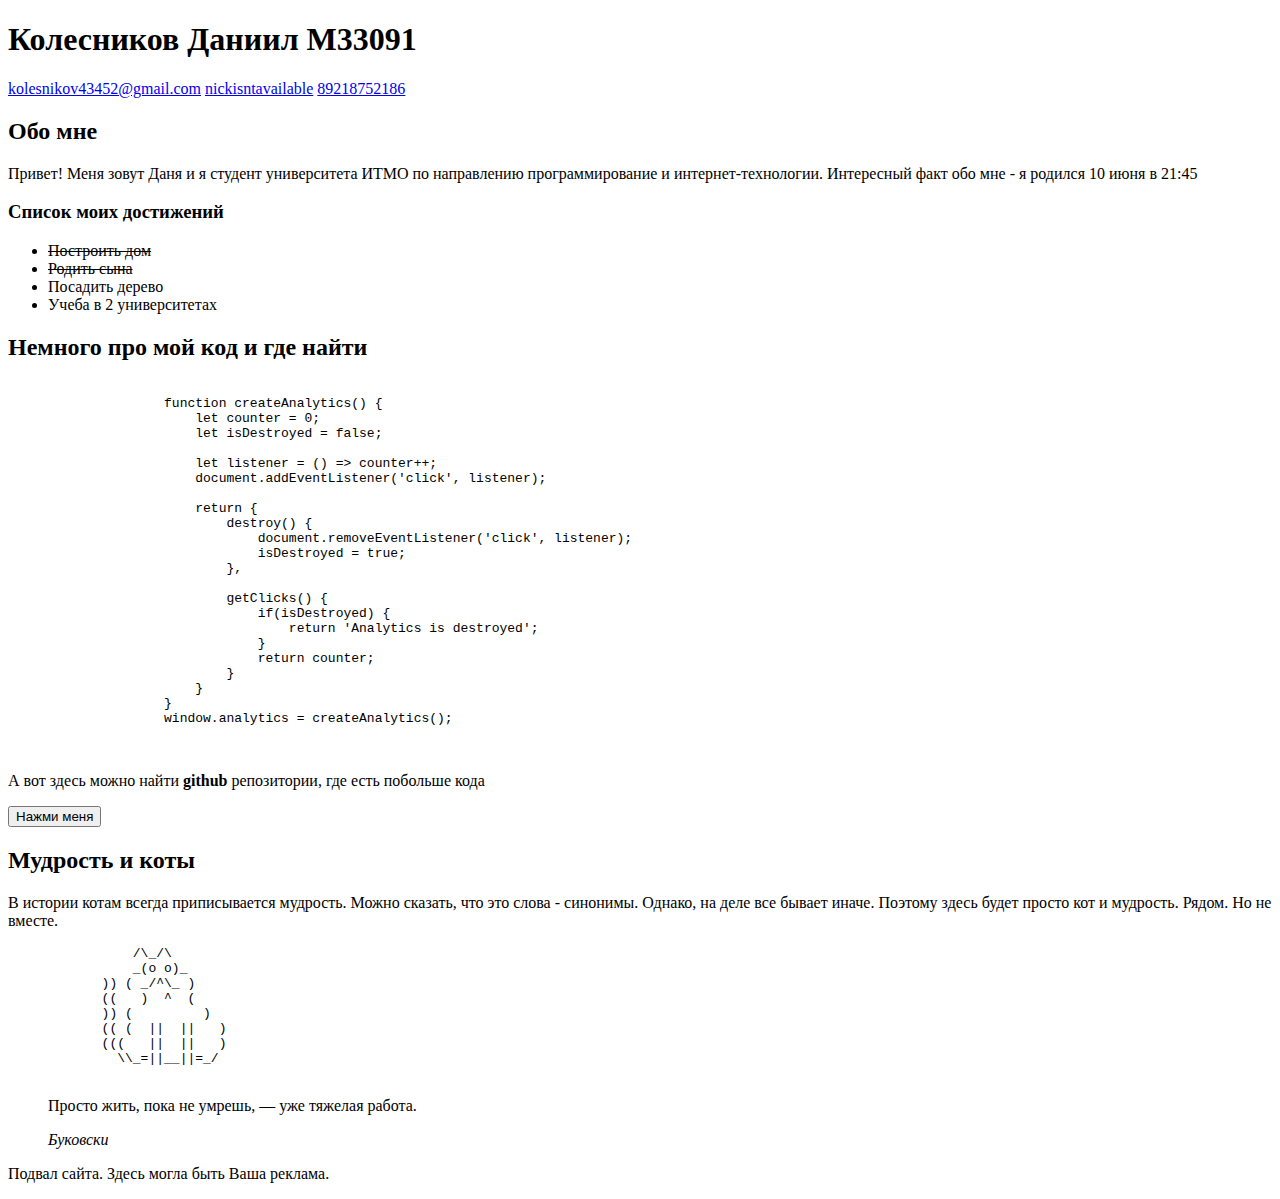
==== lab2/index.html @ feb2dc66 "first lab" ====
<!DOCTYPE html>
<html lang="ru">
<head>
    <meta charset="UTF-8">
    <meta name="viewport" content="width=device-width, initial-scale=1.0">
    <meta name="keywords" content="портфолио, веб, лабы">
    <title>Даниил Колесников</title>
</head>
<body>
    <header>
        <h1>Колесников Даниил М33091</h1>
        <nav>
            <a href="mailto:kolesnikov43452@gmail.com">kolesnikov43452@gmail.com</a>
            <a href="https://github.com/nickisntavailable/Web_labs">nickisntavailable</a>
            <a href="tel:89218752186">89218752186</a>
        </nav>
    </header>
    <main>
        <section id="about">
            <!-- обо мне h2, p,  time-->
            <h2>Обо мне</h2>
            <p>Привет! Меня зовут Даня и я студент университета ИТМО по направлению программирование и интернет-технологии. Интересный факт обо мне - я  родился <time datetime="1997-06-10T21:45">10 июня в 21:45</time> </p> 
            <!-- список жизненных достижений ul, del, ins-->
            <h3>Список моих достижений</h3>
            <ul>
                <li><del>Построить дом</del></li>
                <li><del>Родить сына</del></li>
                <li>Посадить дерево</li>
                <li>Учеба в 2 университетах</li>
            </ul>
        </section>
        <section id="code">
            <!-- фрагмент нестыдного кода  pre, code -->
            <h2>Немного про мой код и где найти</h2>
            <pre>
                <code>
                    function createAnalytics() {
                        let counter = 0;
                        let isDestroyed = false;
                    
                        let listener = () => counter++;
                        document.addEventListener('click', listener);
                        
                        return {
                            destroy() {
                                document.removeEventListener('click', listener);
                                isDestroyed = true;
                            },
                    
                            getClicks() {
                                if(isDestroyed) {
                                    return 'Analytics is destroyed';
                                }
                                return counter;
                            }
                        }
                    }
                    window.analytics = createAnalytics();
                </code>
            </pre>
            <!-- git repo где можно посмотреть другие работы a,  -->
            <div>
                <p>А вот здесь можно найти <b>github</b> репозитории, где есть побольше кода</p>
                <button>Нажми меня</button>
            </div>
        </section>
        <section id="additional">
            <!-- тотемное животное -->
            <div class="animal">
                <h2>Мудрость и коты</h2>
                <p>В истории котам всегда приписывается мудрость. Можно сказать, что это слова - синонимы. Однако, на деле все бывает иначе. Поэтому здесь будет просто кот и мудрость. Рядом. Но не вместе.</p>
                <pre>
                /\_/\
                _(o o)_
            )) ( _/^\_ )
            ((   )  ^  (
            )) (         )
            (( (  ||  ||   )
            (((   ||  ||   )
              \\_=||__||=_/
                </pre>
            </div>
            <!-- жизненные мудрости и формула успеха -->
            <blockquote>
                <p>Просто жить, пока не умрешь, — уже тяжелая работа.</p>
                <cite>Буковски</cite>
            </blockquote>
        </section>
    </main>
    <footer>
        <p>Подвал сайта. Здесь могла быть Ваша реклама.</p>
    </footer>
</body>
</html>
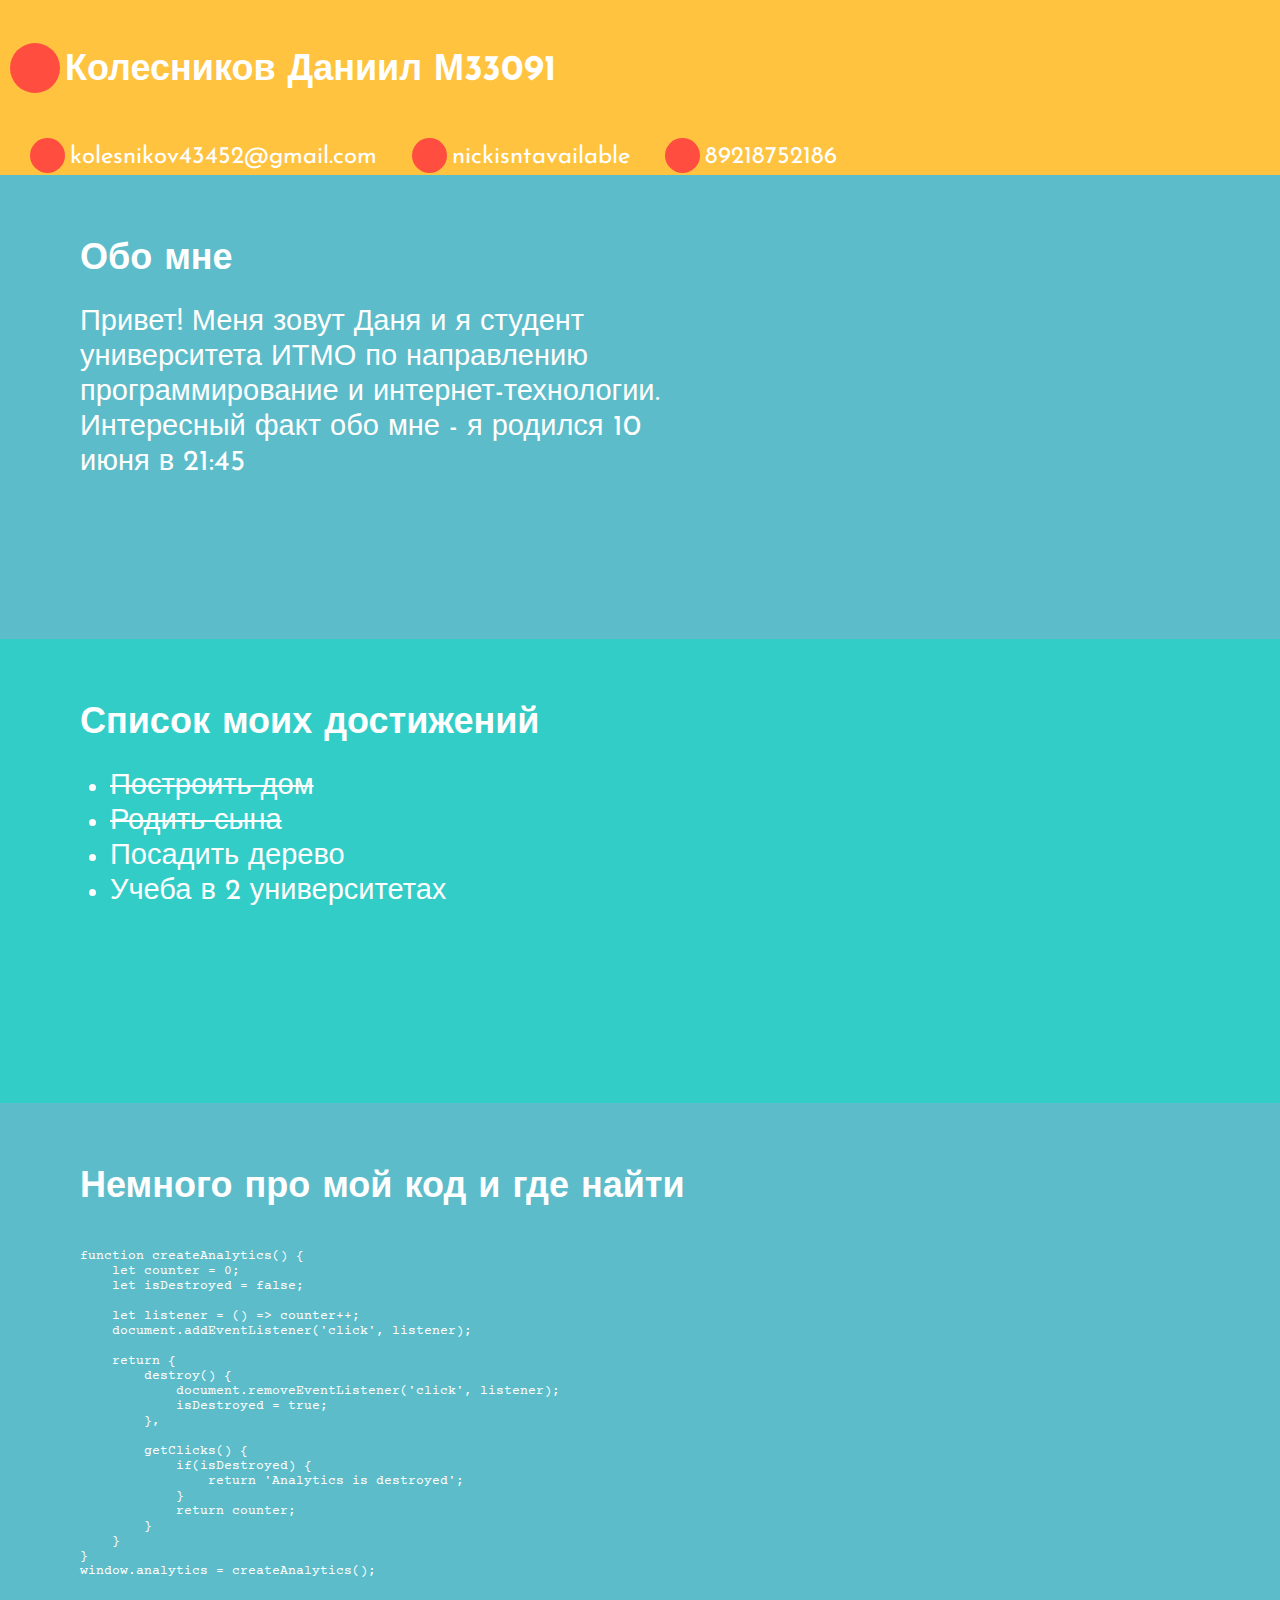
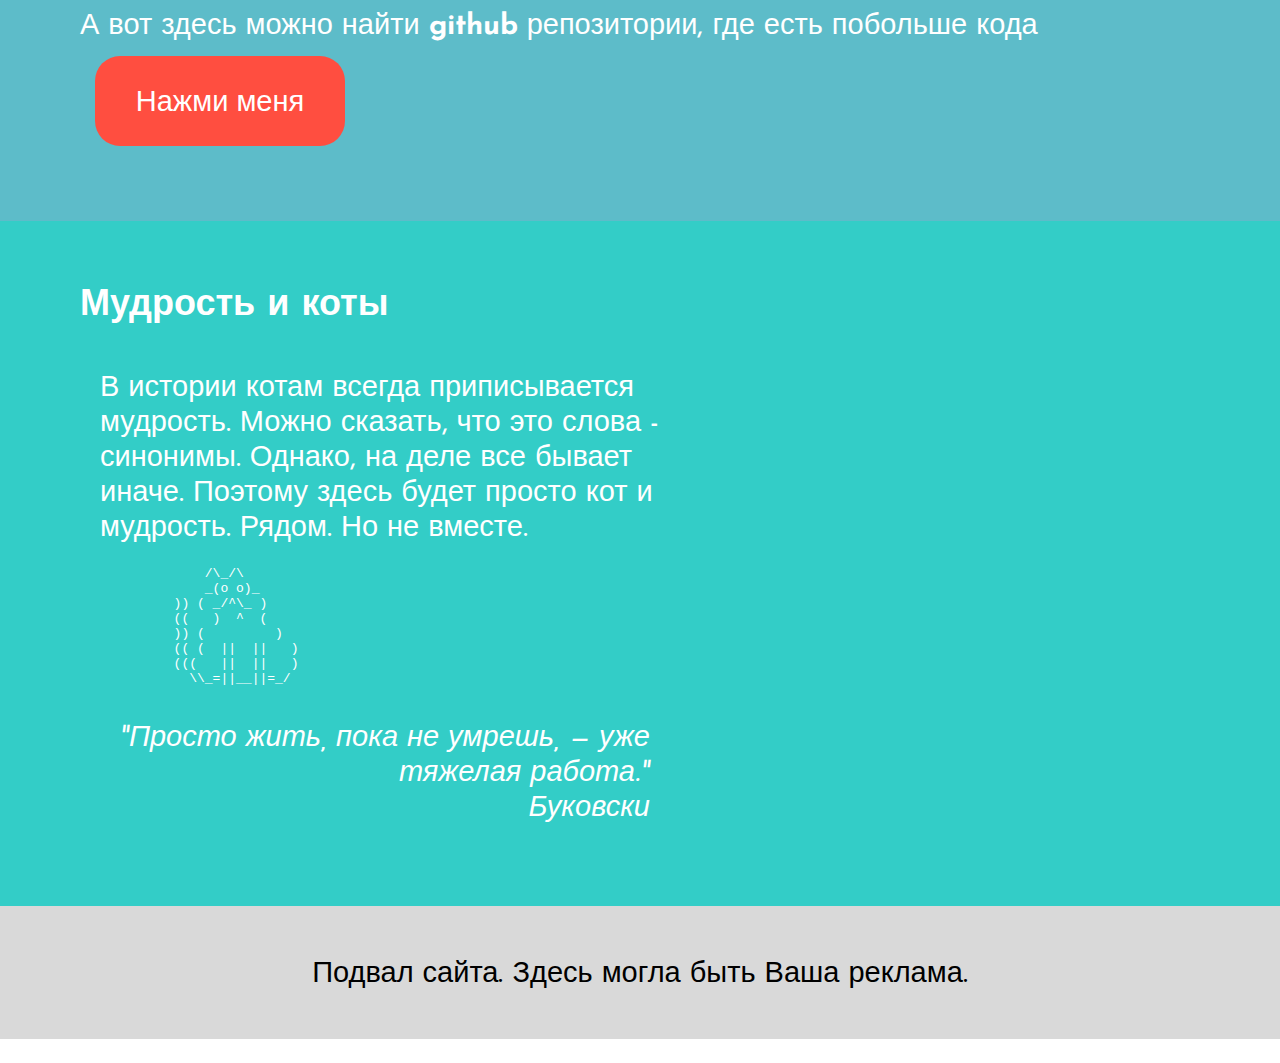
==== commit c2746ce0: "lab 2" ====
--- a/lab2/index.html
+++ b/lab2/index.html
@@ -5,23 +5,31 @@
     <meta name="viewport" content="width=device-width, initial-scale=1.0">
     <meta name="keywords" content="портфолио, веб, лабы">
     <title>Даниил Колесников</title>
+    <link href="https://fonts.googleapis.com/css2?family=Courier+Prime&display=swap" rel="stylesheet">
+    <link href="https://fonts.googleapis.com/css2?family=Josefin+Sans:ital@0;1&display=swap" rel="stylesheet">
+    <link rel="stylesheet" href="style.css">
 </head>
 <body>
     <header>
         <h1>Колесников Даниил М33091</h1>
         <nav>
-            <a href="mailto:kolesnikov43452@gmail.com">kolesnikov43452@gmail.com</a>
-            <a href="https://github.com/nickisntavailable/Web_labs">nickisntavailable</a>
+            <a id="first" href="mailto:kolesnikov43452@gmail.com">kolesnikov43452@gmail.com</a>
+            <a id="second" href="https://github.com/nickisntavailable/Web_labs">nickisntavailable</a>
             <a href="tel:89218752186">89218752186</a>
         </nav>
     </header>
     <main>
         <section id="about">
             <!-- обо мне h2, p,  time-->
+            
             <h2>Обо мне</h2>
             <p>Привет! Меня зовут Даня и я студент университета ИТМО по направлению программирование и интернет-технологии. Интересный факт обо мне - я  родился <time datetime="1997-06-10T21:45">10 июня в 21:45</time> </p> 
+            
+            
+        </section>
+        <section id="achievements">
             <!-- список жизненных достижений ul, del, ins-->
-            <h3>Список моих достижений</h3>
+            <h2>Список моих достижений</h2>
             <ul>
                 <li><del>Построить дом</del></li>
                 <li><del>Родить сына</del></li>
@@ -34,28 +42,28 @@
             <h2>Немного про мой код и где найти</h2>
             <pre>
                 <code>
-                    function createAnalytics() {
-                        let counter = 0;
-                        let isDestroyed = false;
-                    
-                        let listener = () => counter++;
-                        document.addEventListener('click', listener);
-                        
-                        return {
-                            destroy() {
-                                document.removeEventListener('click', listener);
-                                isDestroyed = true;
-                            },
-                    
-                            getClicks() {
-                                if(isDestroyed) {
-                                    return 'Analytics is destroyed';
-                                }
-                                return counter;
-                            }
-                        }
-                    }
-                    window.analytics = createAnalytics();
+function createAnalytics() {
+    let counter = 0;
+    let isDestroyed = false;
+
+    let listener = () => counter++;
+    document.addEventListener('click', listener);
+    
+    return {
+        destroy() {
+            document.removeEventListener('click', listener);
+            isDestroyed = true;
+        },
+
+        getClicks() {
+            if(isDestroyed) {
+                return 'Analytics is destroyed';
+            }
+            return counter;
+        }
+    }
+}
+window.analytics = createAnalytics();
                 </code>
             </pre>
             <!-- git repo где можно посмотреть другие работы a,  -->
@@ -81,10 +89,10 @@
                 </pre>
             </div>
             <!-- жизненные мудрости и формула успеха -->
-            <blockquote>
-                <p>Просто жить, пока не умрешь, — уже тяжелая работа.</p>
-                <cite>Буковски</cite>
-            </blockquote>
+            <div class="blockquote">
+                <p>"Просто жить, пока не умрешь, — уже тяжелая работа."</p>
+                <p>Буковски</p>
+            </div>
         </section>
     </main>
     <footer>
--- a/lab2/style.css
+++ b/lab2/style.css
@@ -0,0 +1,127 @@
+* {
+    box-sizing: border-box;
+    margin: 0;
+    padding: 0;
+}
+
+body {
+    color: #fff;
+    font-family: 'Josefin Sans', sans-serif;
+}
+
+header {
+    background-color: #FFC340;
+    min-height: 154px
+}
+header h1 {
+    font-size: 36px;
+    line-height: 54px;
+    padding: 30px 0;
+    padding-left: 15px;
+}
+header h1::before{
+    content: " ";
+    display: inline-block;
+    position: relative;
+    top: 13px;
+    left: -5px;
+    background-color:#FF4E40;
+    height: 50px;
+    width: 50px;
+    border-radius: 50%;
+}
+
+
+header a {
+    text-decoration: none;
+    color: white;
+    font-size: 24px;
+    line-height: 35px;
+    padding: 15px 0 15px 35px;
+}
+header nav a::before{
+    content: " ";
+    display: inline-block;
+    position: relative;
+    top: 10px;
+    left: -5px;
+    background-color:#FF4E40;
+    height: 35px;
+    width: 35px;
+    border-radius: 50%;
+}
+
+
+section {
+    min-height: 464px;
+    padding: 60px 80px;
+}
+#about {
+    background-color: #5dbcc9;
+}
+#about  h2, #achievements h2, #code h2, #additional h2 {
+    font-size: 36px;
+    line-height: 50px;
+    margin-bottom: 20px;
+}
+#about  p, #achievements ul, #additional p {
+    width: 600px;
+    font-size: 29px;
+    line-height: 35px;
+}
+#achievements ul {
+    margin-left: 30px;
+}
+#achievements {
+    background-color: #33CDC7;
+}
+#code {
+    background-color: #5dbcc9;
+}
+#code code {
+    font-family: 'Courier Prime', monospace;
+    font-size: 13px;
+}
+#code div p {
+    font-size: 29px;
+}
+#code div button {
+    width: 250px;
+    height: 90px;
+    background-color: #FF4E40;
+    border-radius: 25px;
+    font-size: 29px;
+    color: #fff;
+    border: none;
+    outline: none;
+    margin: 15px;
+}
+#code div button:hover {
+    background-color: #BF5C54;
+    color: rgb(209, 208, 208);
+}
+#additional {
+    background-color: #33CDC7;
+}
+#additional .blockquote {
+    padding: 20px;
+}
+#additional .animal p {
+    padding: 20px;
+}
+#additional .blockquote p {
+    width: 550px;
+    font-size: 29px;
+    font-style: italic;
+    text-align: right;
+}
+footer {
+    min-height: 100px;
+    background-color: #D9D9D9;
+}
+footer p {
+    font-size: 29px;
+    color: #000;
+    padding: 50px 0;
+    text-align: center;
+}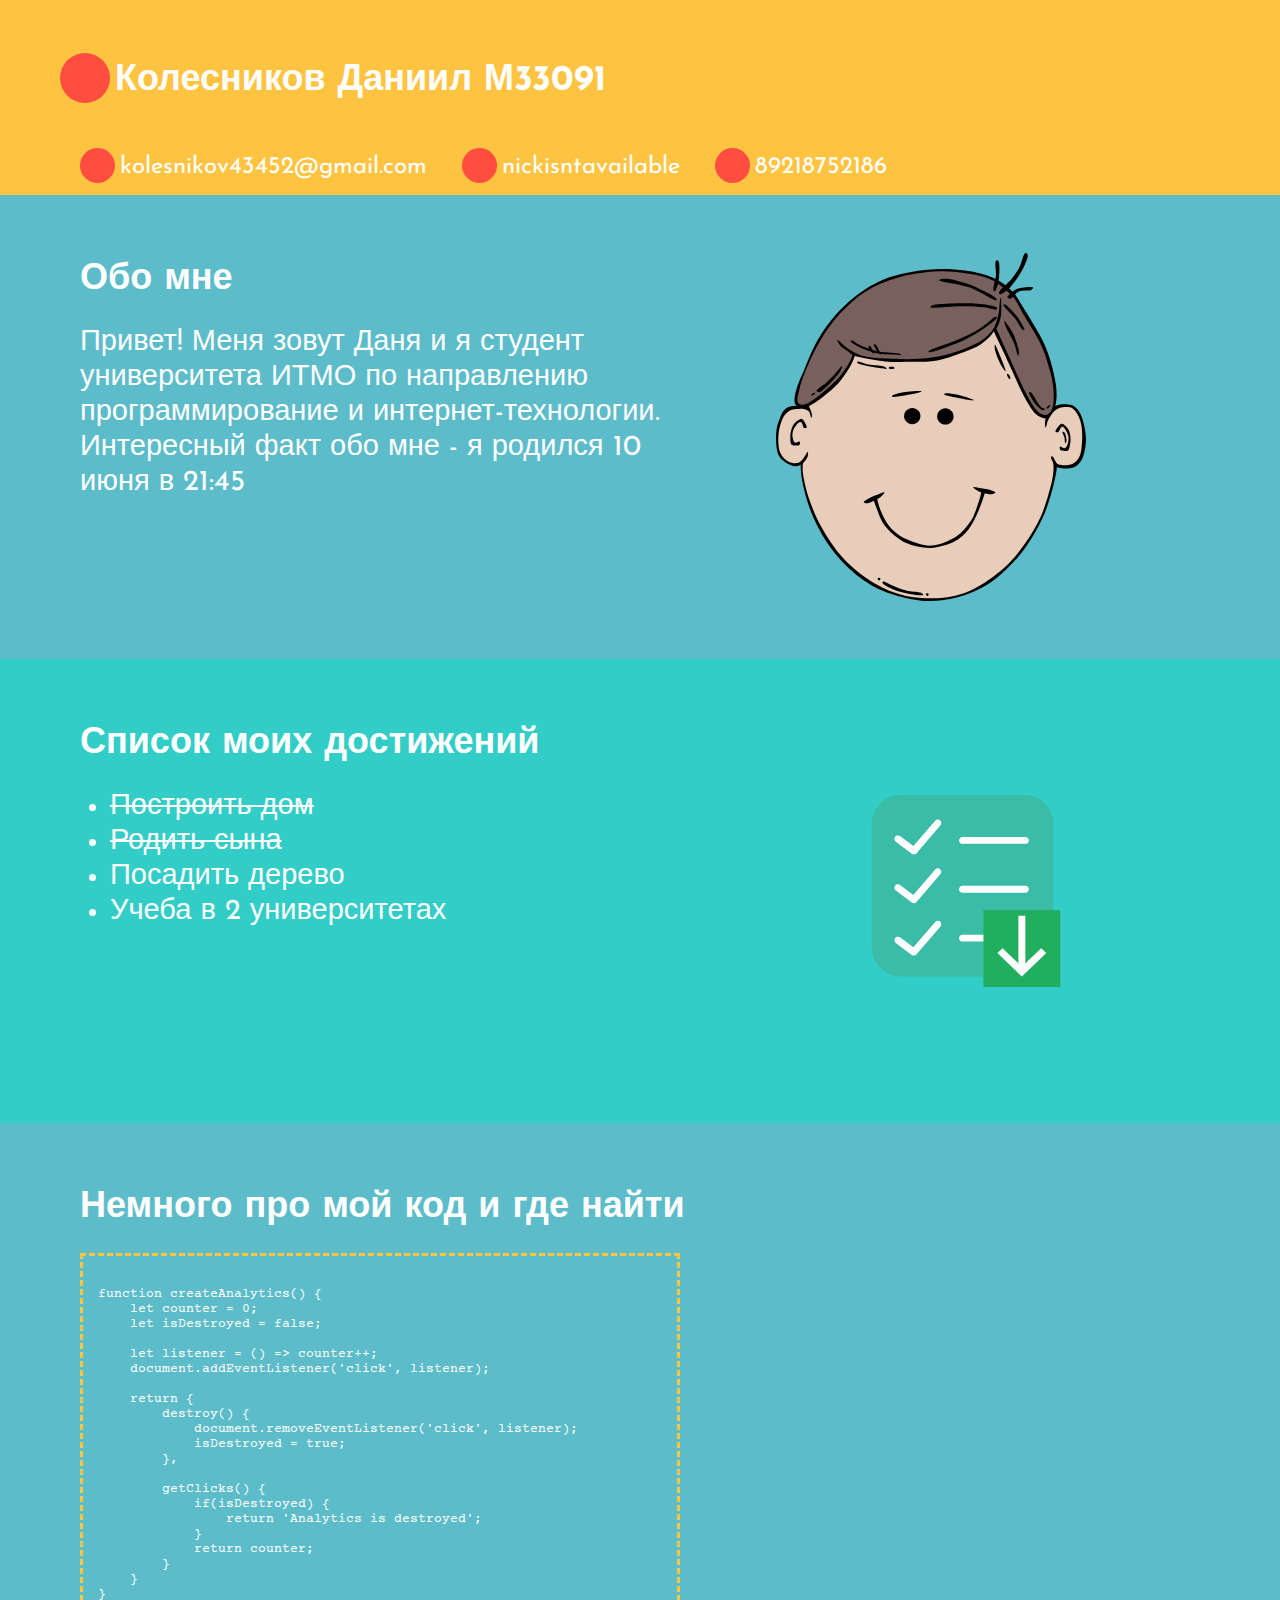
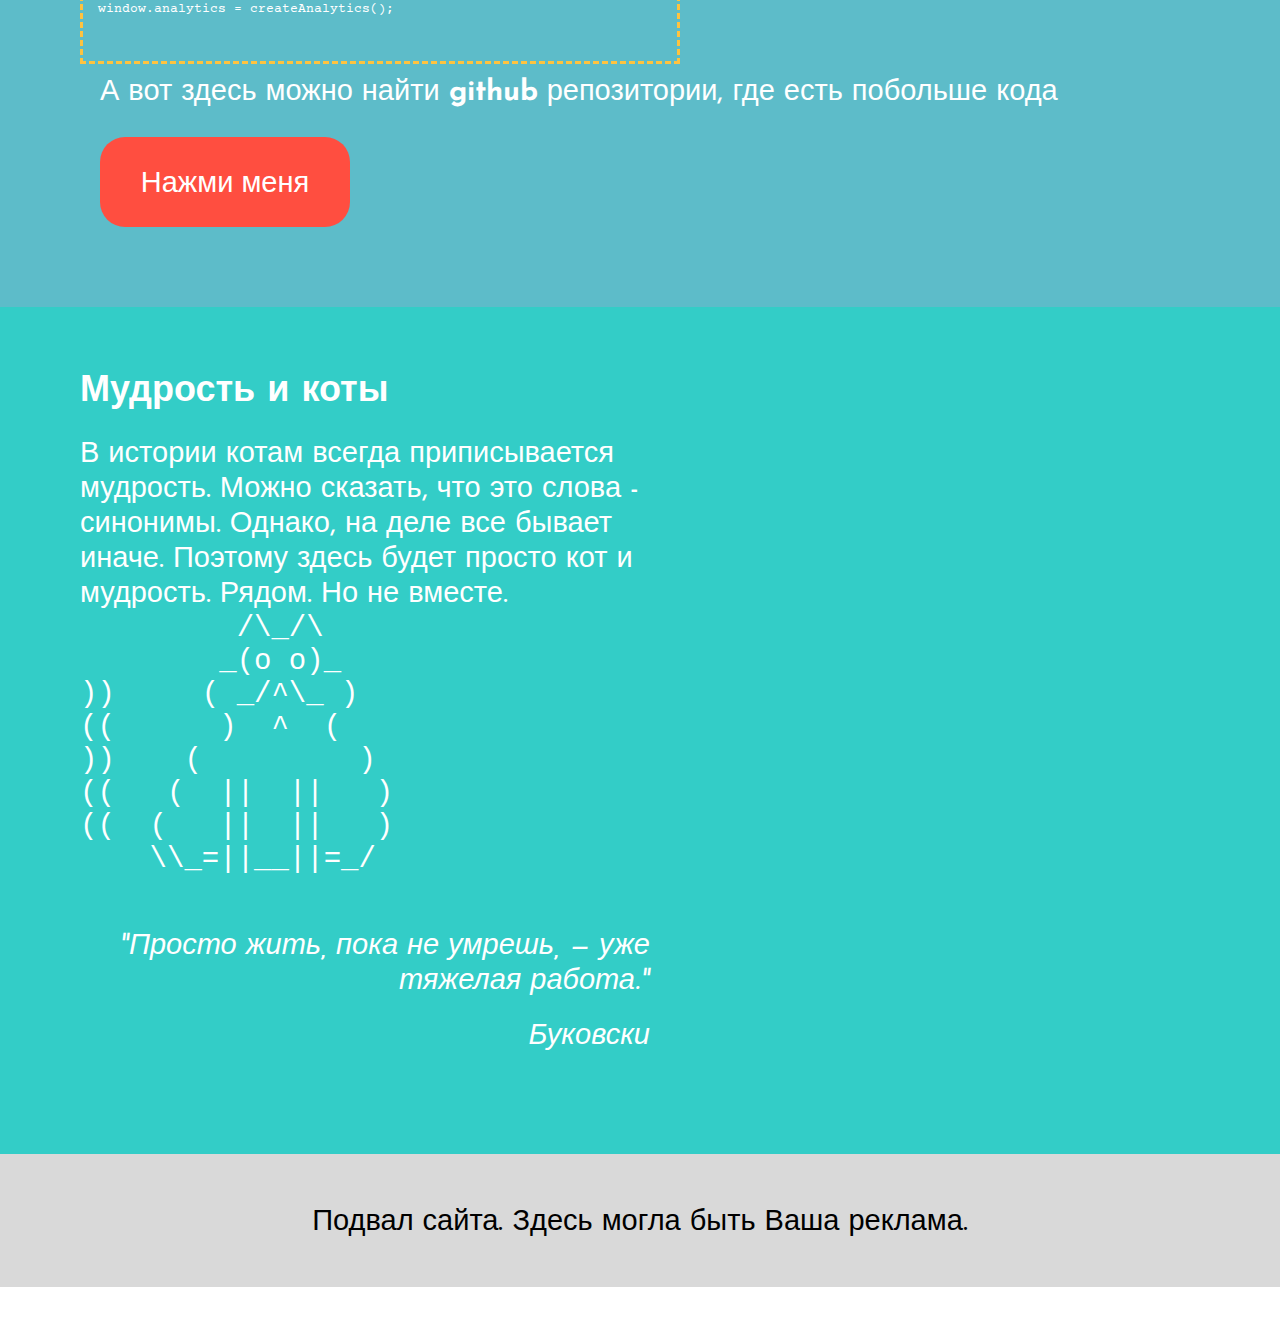
==== commit e9dbab28: "lab 2 padding fixes" ====
--- a/lab2/index.html
+++ b/lab2/index.html
@@ -78,14 +78,14 @@
                 <h2>Мудрость и коты</h2>
                 <p>В истории котам всегда приписывается мудрость. Можно сказать, что это слова - синонимы. Однако, на деле все бывает иначе. Поэтому здесь будет просто кот и мудрость. Рядом. Но не вместе.</p>
                 <pre>
-                /\_/\
-                _(o o)_
-            )) ( _/^\_ )
-            ((   )  ^  (
-            )) (         )
-            (( (  ||  ||   )
-            (((   ||  ||   )
-              \\_=||__||=_/
+         /\_/\
+        _(o o)_
+))     ( _/^\_ )
+((      )  ^  (
+))    (         )
+((   (  ||  ||   )
+((  (   ||  ||   )
+    \\_=||__||=_/
                 </pre>
             </div>
             <!-- жизненные мудрости и формула успеха -->
--- a/lab2/style.css
+++ b/lab2/style.css
@@ -10,8 +10,9 @@
 }
 
 header {
-    background-color: #FFC340;
-    min-height: 154px
+    background-color: #ffc342;
+    min-height: 154px;
+    padding: 10px 50px;
 }
 header h1 {
     font-size: 36px;
@@ -58,6 +59,9 @@
 }
 #about {
     background-color: #5dbcc9;
+    background-image: url(/lab2/face.svg);
+    background-position: 80% 50%;
+    background-repeat: no-repeat;
 }
 #about  h2, #achievements h2, #code h2, #additional h2 {
     font-size: 36px;
@@ -74,6 +78,10 @@
 }
 #achievements {
     background-color: #33CDC7;
+    background-image: url(/lab2/list.svg);
+    background-position: 80% 50%;
+    background-repeat: no-repeat;
+    background-size: 15%;
 }
 #code {
     background-color: #5dbcc9;
@@ -84,6 +92,7 @@
 }
 #code div p {
     font-size: 29px;
+    padding: 10px 20px;
 }
 #code div button {
     width: 250px;
@@ -94,11 +103,16 @@
     color: #fff;
     border: none;
     outline: none;
-    margin: 15px;
+    margin: 20px;
 }
 #code div button:hover {
     background-color: #BF5C54;
     color: rgb(209, 208, 208);
+}
+#code pre {
+    width: 600px;
+    padding: 15px;
+    border: 3px dashed #FFC340;
 }
 #additional {
     background-color: #33CDC7;
@@ -106,14 +120,15 @@
 #additional .blockquote {
     padding: 20px;
 }
-#additional .animal p {
-    padding: 20px;
+#additional .animal pre {
+    font-size: 29px;
 }
 #additional .blockquote p {
     width: 550px;
     font-size: 29px;
     font-style: italic;
     text-align: right;
+    padding-bottom: 20px;
 }
 footer {
     min-height: 100px;
